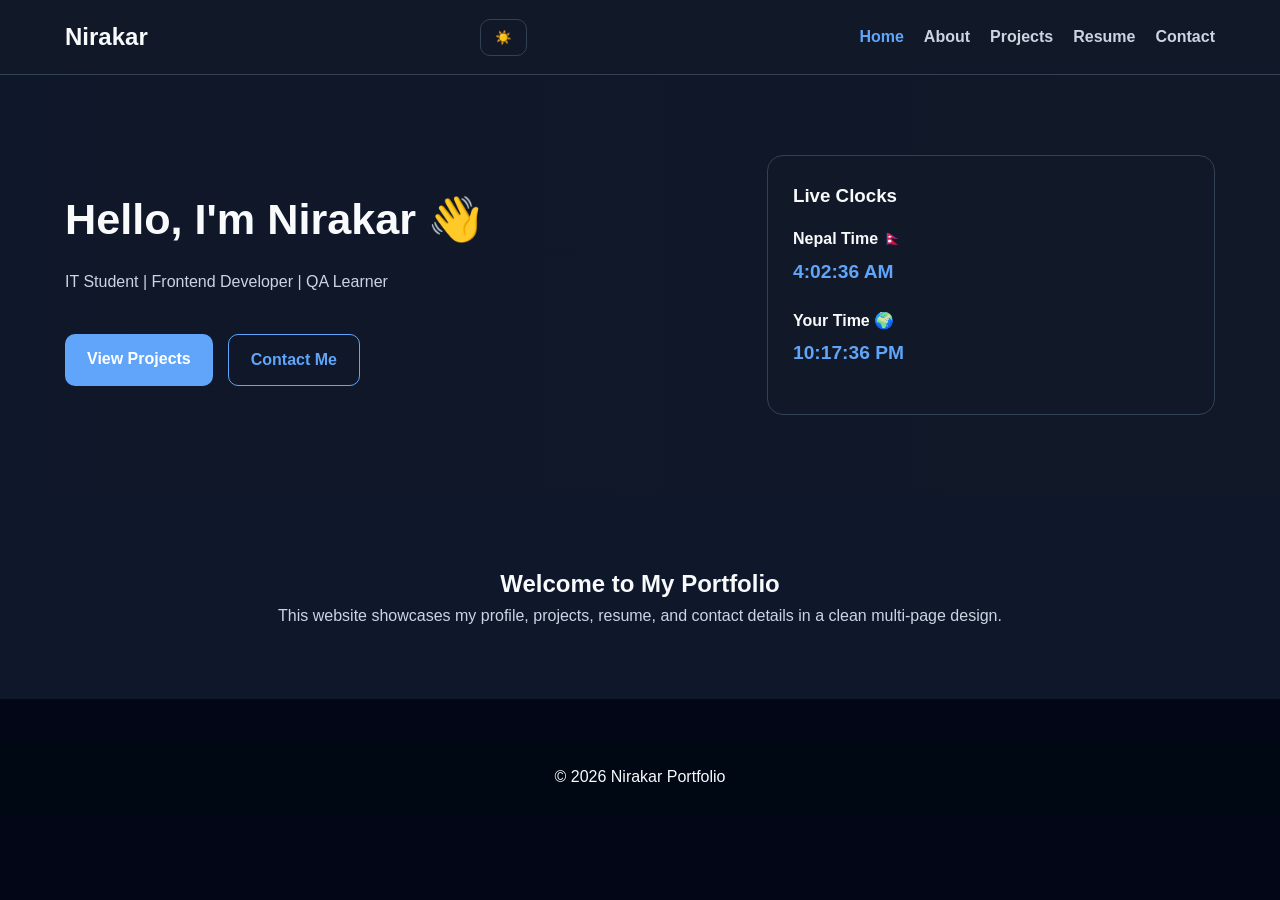
==== index.html @ ef01564d "initial portfolio website" ====
<!DOCTYPE html>
<html lang="en">
<head>
  <meta charset="UTF-8" />
  <meta name="viewport" content="width=device-width, initial-scale=1.0" />
  <title>Nirakar | Home</title>
  <link rel="stylesheet" href="css/style.css" />
</head>
<body>
  <header class="site-header">
    <div class="container navbar">
      <h2 class="logo">Nirakar</h2>

      <div class="nav-actions">
        <button id="themeToggle" class="theme-toggle-btn" aria-label="Toggle theme">🌙</button>
        <button class="menu-toggle" id="menuToggle" aria-label="Open menu">☰</button>
      </div>

      <nav class="nav" id="navMenu">
        <a href="index.html" class="active">Home</a>
        <a href="about.html">About</a>
        <a href="projects.html">Projects</a>
        <a href="resume.html">Resume</a>
        <a href="contact.html">Contact</a>
      </nav>
    </div>
  </header>

  <main>
    <section class="hero">
      <div class="container hero-content">
        <div>
          <h1>Hello, I'm Nirakar 👋</h1>
          <p>IT Student | Frontend Developer | QA Learner</p>
          <div class="hero-buttons">
            <a href="projects.html" class="btn btn-primary">View Projects</a>
            <a href="contact.html" class="btn btn-secondary">Contact Me</a>
          </div>
        </div>

        <div class="hero-card">
          <h3>Live Clocks</h3>
          <div class="clock-box">
            <h4>Nepal Time 🇳🇵</h4>
            <p id="nepalClock">Loading...</p>
          </div>
          <div class="clock-box">
            <h4>Your Time 🌍</h4>
            <p id="userClock">Loading...</p>
          </div>
        </div>
      </div>
    </section>

    <section class="section light-bg">
      <div class="container">
        <div class="section-title">
          <h2>Welcome to My Portfolio</h2>
          <p>This website showcases my profile, projects, resume, and contact details in a clean multi-page design.</p>
        </div>
      </div>
    </section>
  </main>

  <footer class="site-footer">
    <div class="container footer-content">
      <p>&copy; <span id="year"></span> Nirakar Portfolio</p>
    </div>
  </footer>

  <script src="js/scripts.js"></script>
</body>
</html>
---- css/style.css ----
* {
  margin: 0;
  padding: 0;
  box-sizing: border-box;
}

:root {
  --bg-color: #ffffff;
  --text-color: #0f172a;
  --muted-text: #64748b;
  --card-bg: #ffffff;
  --border-color: #e2e8f0;
  --primary: #2563eb;
  --hero-bg: linear-gradient(to right, #f8fbff, #eef4ff);
  --section-bg: #f8fafc;
  --banner-bg: #f1f5f9;
  --footer-bg: #0f172a;
  --footer-text: #ffffff;
}

body.dark-mode {
  --bg-color: #020617;
  --text-color: #f8fafc;
  --muted-text: #cbd5e1;
  --card-bg: #111827;
  --border-color: #334155;
  --primary: #60a5fa;
  --hero-bg: linear-gradient(to right, #0f172a, #111827);
  --section-bg: #0f172a;
  --banner-bg: #1e293b;
  --footer-bg: #000814;
  --footer-text: #f8fafc;
}

body {
  font-family: Arial, Helvetica, sans-serif;
  line-height: 1.6;
  background-color: var(--bg-color);
  color: var(--text-color);
  transition: background-color 0.3s ease, color 0.3s ease;
}

html {
  scroll-behavior: smooth;
}

a {
  text-decoration: none;
  color: inherit;
}

.container {
  width: 90%;
  max-width: 1150px;
  margin: 0 auto;
}

.site-header {
  background: var(--card-bg);
  border-bottom: 1px solid var(--border-color);
  position: sticky;
  top: 0;
  z-index: 1000;
}

.navbar {
  display: flex;
  align-items: center;
  justify-content: space-between;
  padding: 18px 0;
  position: relative;
}

.logo {
  color: var(--text-color);
}

.nav {
  display: flex;
  gap: 20px;
}

.nav a {
  color: var(--muted-text);
  font-weight: 600;
}

.nav a.active,
.nav a:hover {
  color: var(--primary);
}

.nav-actions {
  display: flex;
  gap: 10px;
  align-items: center;
}

.theme-toggle-btn,
.menu-toggle {
  border: 1px solid var(--border-color);
  background: var(--card-bg);
  color: var(--text-color);
  padding: 10px 14px;
  border-radius: 10px;
  cursor: pointer;
}

.menu-toggle {
  display: none;
}

.hero {
  padding: 80px 0;
  background: var(--hero-bg);
}

.hero-content {
  display: grid;
  grid-template-columns: 1.5fr 1fr;
  gap: 30px;
  align-items: center;
}

.hero h1 {
  font-size: 2.7rem;
  margin-bottom: 15px;
}

.hero p {
  color: var(--muted-text);
  margin-bottom: 20px;
}

.hero-buttons {
  display: flex;
  gap: 15px;
  flex-wrap: wrap;
}

.hero-card,
.card,
.content-card {
  background: var(--card-bg);
  border: 1px solid var(--border-color);
  padding: 25px;
  border-radius: 16px;
}

.clock-box {
  margin-top: 15px;
}

.clock-box h4 {
  margin-bottom: 5px;
}

.clock-box p {
  font-size: 1.2rem;
  font-weight: bold;
  color: var(--primary);
}

.section {
  padding: 70px 0;
}

.light-bg {
  background: var(--section-bg);
}

.page-banner {
  padding: 60px 0;
  background: var(--banner-bg);
  text-align: center;
}

.page-banner p {
  color: var(--muted-text);
}

.section-title {
  text-align: center;
}

.section-title p {
  color: var(--muted-text);
}

.grid {
  display: grid;
  gap: 25px;
}

.grid-3 {
  grid-template-columns: repeat(3, 1fr);
}

.card h3,
.content-card h2 {
  margin-bottom: 12px;
}

.card p,
.content-card p {
  color: var(--muted-text);
}

.content-card h2 {
  margin-top: 20px;
}

.resume-wrapper {
  text-align: center;
}

.resume-img {
  width: 100%;
  max-width: 700px;
  border: 1px solid var(--border-color);
  border-radius: 12px;
}

.btn {
  display: inline-block;
  padding: 12px 22px;
  border-radius: 10px;
  font-weight: bold;
  margin-top: 20px;
}

.btn-primary {
  background: var(--primary);
  color: white;
}

.btn-secondary {
  border: 1px solid var(--primary);
  color: var(--primary);
}

.form-wrapper {
  max-width: 700px;
}

.form-group {
  margin-bottom: 20px;
}

.form-group label {
  display: block;
  margin-bottom: 8px;
  font-weight: bold;
}

.form-group input,
.form-group textarea {
  width: 100%;
  padding: 13px;
  border: 1px solid var(--border-color);
  border-radius: 10px;
  font-size: 1rem;
  background: var(--card-bg);
  color: var(--text-color);
}

.error {
  color: red;
  font-size: 0.9rem;
  display: block;
  margin-top: 6px;
}

.success-message {
  color: green;
  margin-top: 15px;
  font-weight: bold;
}

.site-footer {
  padding: 25px 0;
  background: var(--footer-bg);
  color: var(--footer-text);
  margin-top: 40px;
}

.footer-content {
  display: flex;
  justify-content: center;
}

@media (max-width: 900px) {
  .hero-content,
  .grid-3 {
    grid-template-columns: 1fr;
  }

  .hero h1 {
    font-size: 2.1rem;
  }
}

@media (max-width: 768px) {
  .menu-toggle {
    display: block;
  }

  .nav {
    display: none;
    flex-direction: column;
    position: absolute;
    top: 75px;
    right: 5%;
    background: var(--card-bg);
    border: 1px solid var(--border-color);
    padding: 15px;
    border-radius: 12px;
    width: 220px;
  }

  .nav.show {
    display: flex;
  }

  .section {
    padding: 50px 0;
  }

  .hero {
    padding: 60px 0;
  }
}
.project-card {
  border: 1px solid var(--border-color);
  transition: all 0.3s ease;
}

.project-card:hover {
  border-color: var(--primary);
  transform: translateY(-6px);
  box-shadow: 0 10px 20px rgba(0, 0, 0, 0.08);
}
.hero-buttons .btn {
  transition: all 0.3s ease;
}

.hero-buttons .btn:hover {
  transform: translateY(-4px);
  box-shadow: 0 10px 20px rgba(0, 0, 0, 0.12);
}

.hero-buttons .btn-primary:hover {
  background: #1d4ed8;
}

.hero-buttons .btn-secondary:hover {
  background: var(--primary);
  color: white;
}
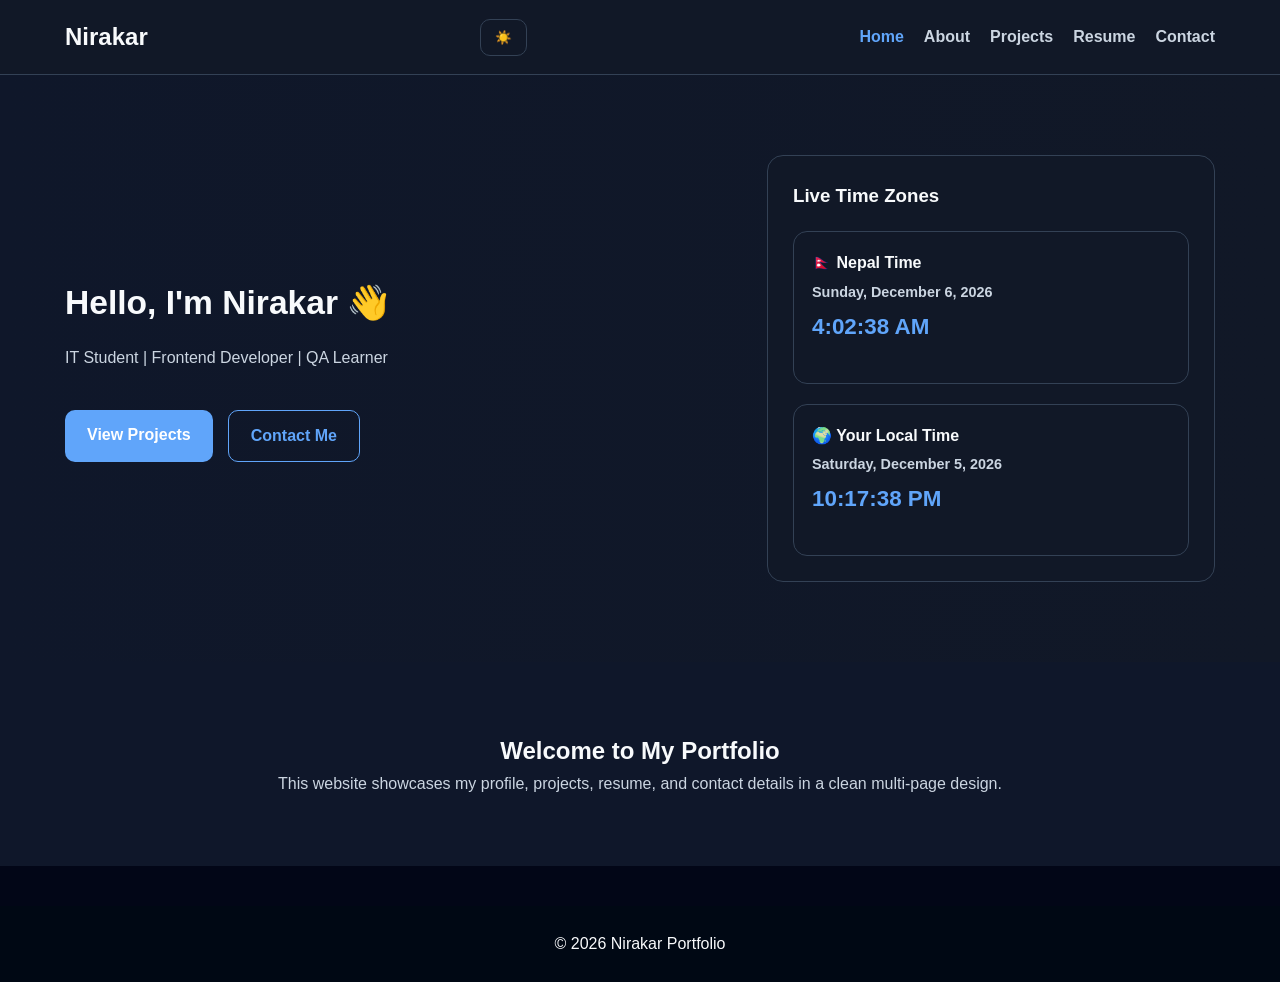
==== commit 1f15b84a: "Clock update" ====
--- a/index.html
+++ b/index.html
@@ -39,17 +39,20 @@
         </div>
 
         <div class="hero-card">
-          <h3>Live Clocks</h3>
-          <div class="clock-box">
-            <h4>Nepal Time 🇳🇵</h4>
-            <p id="nepalClock">Loading...</p>
-          </div>
-          <div class="clock-box">
-            <h4>Your Time 🌍</h4>
-            <p id="userClock">Loading...</p>
-          </div>
-        </div>
-      </div>
+  <h3>Live Time Zones</h3>
+
+  <div class="clock-box">
+    <h4>🇳🇵 Nepal Time</h4>
+    <p class="date" id="nepalDate"></p>
+    <p class="time" id="nepalClock">Loading...</p>
+  </div>
+
+  <div class="clock-box">
+    <h4>🌍 Your Local Time</h4>
+    <p class="date" id="userDate"></p>
+    <p class="time" id="userClock">Loading...</p>
+  </div>
+</div>
     </section>
 
     <section class="section light-bg">
--- a/css/style.css
+++ b/css/style.css
@@ -290,15 +290,23 @@
 }
 
 @media (max-width: 900px) {
-  .hero-content,
   .grid-3 {
     grid-template-columns: 1fr;
   }
 
+  .about-card {
+    padding: 20px;
+  }
+
+  .about-icon {
+    font-size: 32px;
+  }
+}
+
   .hero h1 {
     font-size: 2.1rem;
   }
-}
+
 
 @media (max-width: 768px) {
   .menu-toggle {
@@ -356,4 +364,81 @@
 .hero-buttons .btn-secondary:hover {
   background: var(--primary);
   color: white;
+}
+
+.about-icon {
+  font-size: 40px;
+  margin-bottom: 15px;
+  transition: transform 0.3s ease;
+}
+
+/* Animate icon on hover */
+.about-card:hover .about-icon {
+  transform: scale(1.2) rotate(5deg);
+}
+
+.about-card {
+  text-align: center;
+}
+.about-card {
+  background: var(--card-bg);
+  border: 1px solid var(--border-color);
+  padding: 25px;
+  border-radius: 16px;
+  text-align: center;
+  transition: all 0.3s ease;
+}
+
+.about-card:hover {
+  transform: translateY(-8px) scale(1.02);
+  border-color: var(--primary);
+  box-shadow: 0 15px 30px rgba(0, 0, 0, 0.1);
+}
+
+.about-card h2 {
+  margin-bottom: 12px;
+}
+
+.about-card p {
+  color: var(--muted-text);
+}
+
+.about-icon {
+  font-size: 40px;
+  margin-bottom: 15px;
+  transition: transform 0.3s ease;
+}
+
+.about-card:hover .about-icon {
+  transform: scale(1.2) rotate(5deg);
+}
+.clock-box {
+  margin-top: 20px;
+  padding: 18px;
+  border-radius: 14px;
+  border: 1px solid var(--border-color);
+  background: var(--card-bg);
+  transition: all 0.3s ease;
+}
+
+.clock-box:hover {
+  transform: translateY(-6px);
+  border-color: var(--primary);
+  box-shadow: 0 10px 20px rgba(0, 0, 0, 0.08);
+}
+
+.clock-box h4 {
+  margin-bottom: 5px;
+}
+
+.clock-box .date {
+  font-size: 0.9rem;
+  color: var(--muted-text);
+  margin-bottom: 5px;
+}
+
+.clock-box .time {
+  font-size: 1.4rem;
+  font-weight: bold;
+  color: var(--primary);
 }
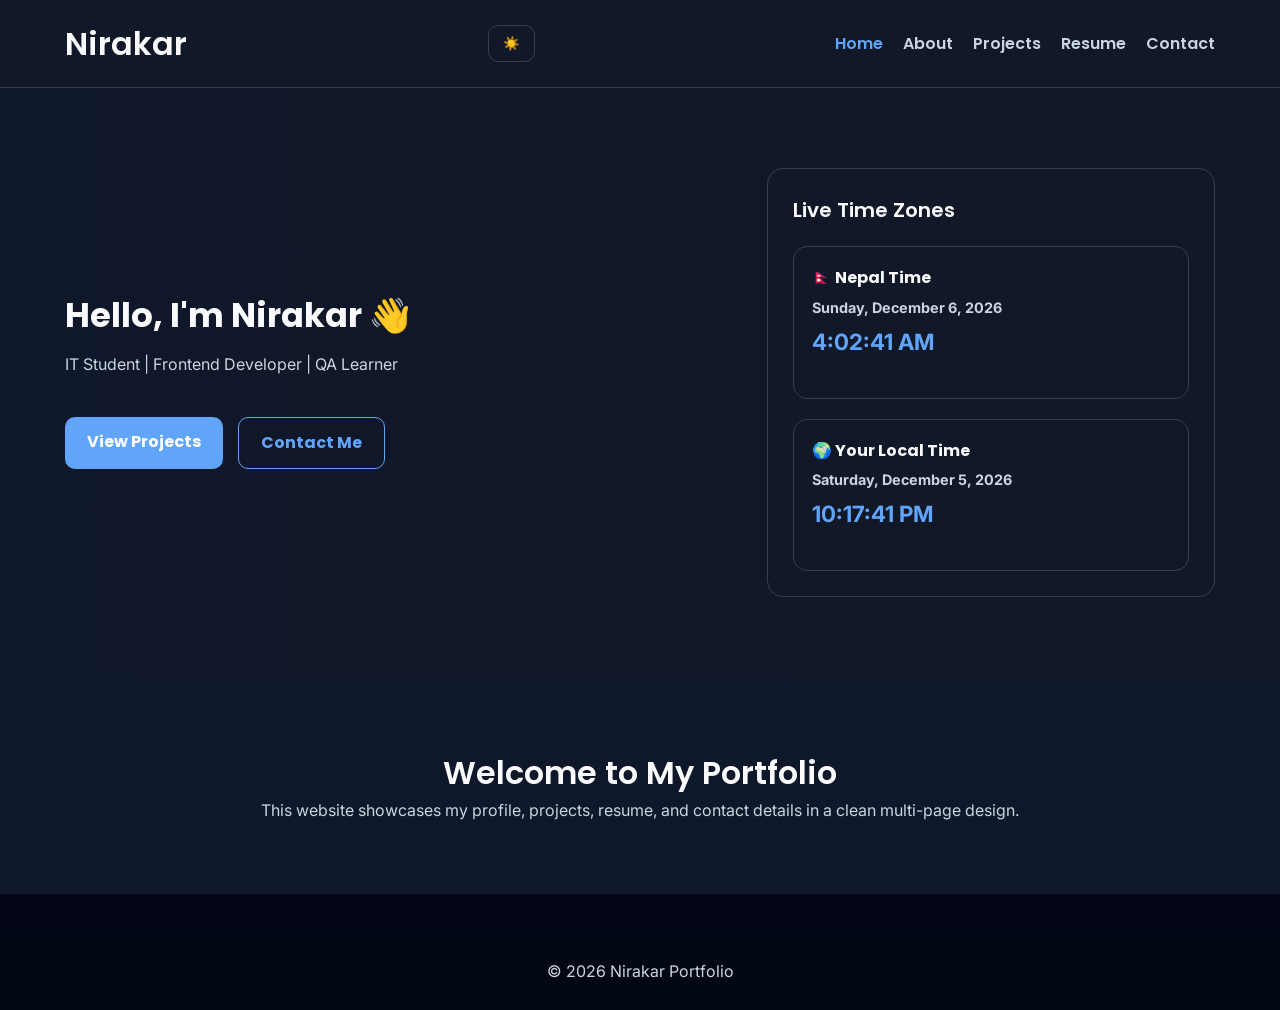
==== commit 92361b77: "final change fonts" ====
--- a/index.html
+++ b/index.html
@@ -4,6 +4,9 @@
   <meta charset="UTF-8" />
   <meta name="viewport" content="width=device-width, initial-scale=1.0" />
   <title>Nirakar | Home</title>
+  <link rel="preconnect" href="https://fonts.googleapis.com">
+<link rel="preconnect" href="https://fonts.gstatic.com" crossorigin>
+<link href="https://fonts.googleapis.com/css2?family=Inter:wght@400;500;600&family=Poppins:wght@500;600;700&display=swap" rel="stylesheet">
   <link rel="stylesheet" href="css/style.css" />
 </head>
 <body>
--- a/css/style.css
+++ b/css/style.css
@@ -5,17 +5,17 @@
 }
 
 :root {
-  --bg-color: #ffffff;
-  --text-color: #0f172a;
-  --muted-text: #64748b;
-  --card-bg: #ffffff;
-  --border-color: #e2e8f0;
-  --primary: #2563eb;
-  --hero-bg: linear-gradient(to right, #f8fbff, #eef4ff);
-  --section-bg: #f8fafc;
-  --banner-bg: #f1f5f9;
-  --footer-bg: #0f172a;
-  --footer-text: #ffffff;
+  --bg-color: #f8f3eb;
+  --text-color: #2f2a24;
+  --muted-text: #6b6257;
+  --card-bg: #fffaf3;
+  --border-color: #e6d9c8;
+  --primary: #b07d4f;
+  --hero-bg: linear-gradient(to right, #f7efe4, #f3e7d7);
+  --section-bg: #f5ede2;
+  --banner-bg: #efe3d3;
+  --footer-bg: #3b2f25;
+  --footer-text: #fdf8f2;
 }
 
 body.dark-mode {
@@ -441,4 +441,78 @@
   font-size: 1.4rem;
   font-weight: bold;
   color: var(--primary);
+}
+
+.social-section {
+  margin-top: 40px;
+  text-align: center;
+}
+
+.social-links {
+  margin-top: 15px;
+  display: flex;
+  justify-content: center;
+  gap: 15px;
+  flex-wrap: wrap;
+}
+
+.social-btn {
+  padding: 12px 18px;
+  border-radius: 10px;
+  font-weight: bold;
+  text-decoration: none;
+  transition: all 0.3s ease;
+  color: white;
+}
+
+/* Instagram */
+.social-btn.instagram {
+  background: #e1306c;
+}
+
+.social-btn.instagram:hover {
+  background: #c8235d;
+  transform: translateY(-4px);
+}
+
+/* Facebook */
+.social-btn.facebook {
+  background: #1877f2;
+}
+
+.social-btn.facebook:hover {
+  background: #0f5dc2;
+  transform: translateY(-4px);
+}
+body {
+  font-family: 'Inter', sans-serif;
+  line-height: 1.6;
+  background-color: var(--bg-color);
+  color: var(--text-color);
+  transition: background-color 0.3s ease, color 0.3s ease;
+}
+h1, h2, h3, h4, h5, h6,
+.logo,
+.nav a,
+.btn {
+  font-family: 'Poppins', sans-serif;
+}
+h1 {
+  font-size: 3rem;
+  font-weight: 700;
+  line-height: 1.2;
+}
+
+h2 {
+  font-size: 2rem;
+  font-weight: 600;
+}
+
+h3 {
+  font-size: 1.25rem;
+  font-weight: 600;
+}
+p {
+  font-size: 1rem;
+  color: var(--muted-text);
 }
